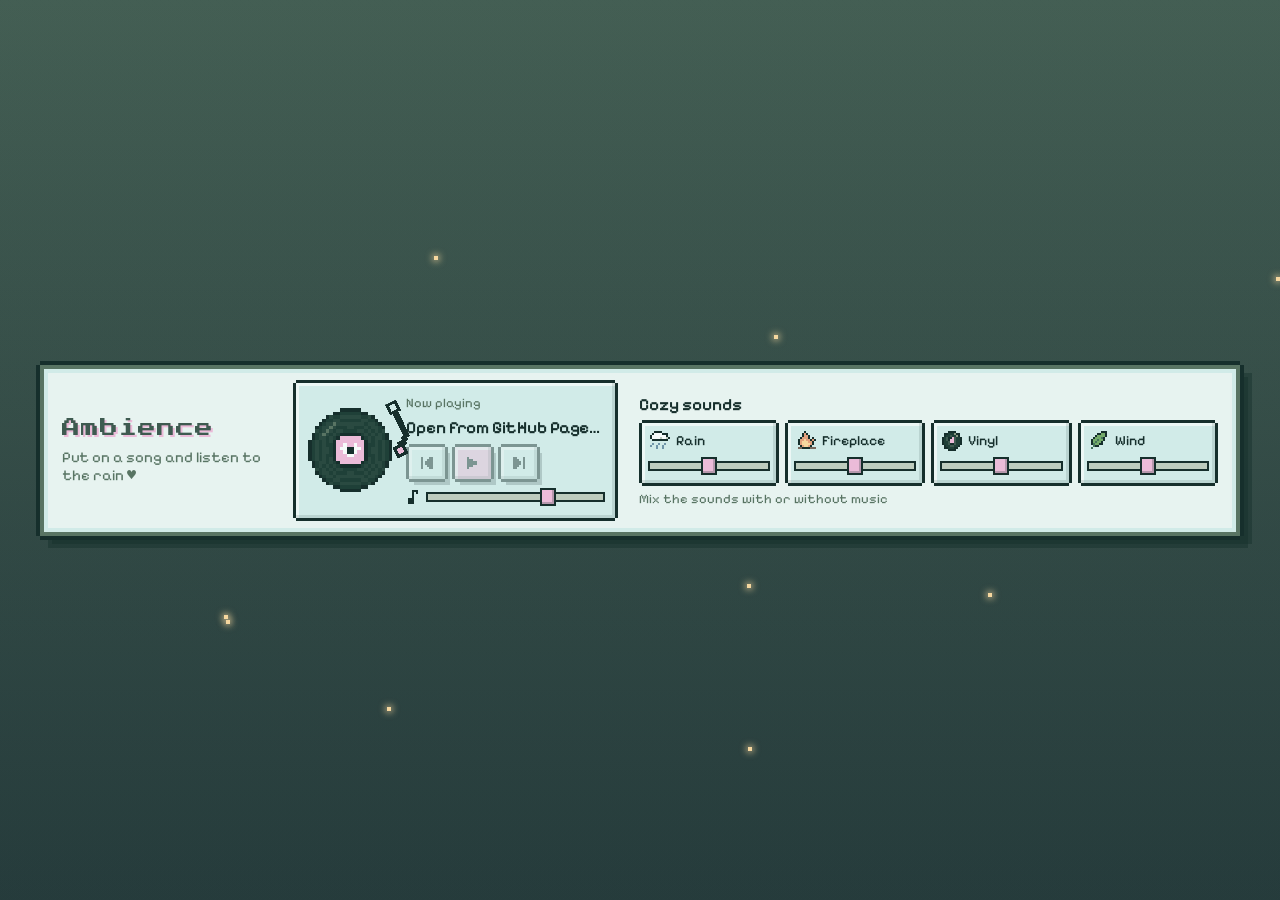
==== ambience-banner.html @ cc2c5f5d "Add files via upload" ====
<!DOCTYPE html>
<html lang="en">
<head>
<meta charset="utf-8">
<meta name="viewport" content="width=device-width, initial-scale=1">
<title>Ambience banner</title>
<link rel="preconnect" href="https://fonts.googleapis.com">
<link rel="preconnect" href="https://fonts.gstatic.com" crossorigin>
<link href="https://fonts.googleapis.com/css2?family=Press+Start+2P&family=Pixelify+Sans:wght@400;500;600&display=swap" rel="stylesheet">
<link rel="stylesheet" href="theme.css">
<style>
  .card { width:100%; max-width:380px; padding:20px 18px 16px; display:flex; flex-direction:column; align-items:center; gap:12px; text-align:center; }
  .intro { display:flex; flex-direction:column; gap:8px; align-items:center; }

  .player { width:100%; display:flex; align-items:center; gap:14px; padding:12px; }
  .deck { position:relative; width:84px; height:84px; flex:none; }
  .record { width:100%; height:100%; animation:spin 2.4s steps(8) infinite; animation-play-state:paused; }
  .playing .record { animation-play-state:running; }
  @keyframes spin { to { transform:rotate(360deg) } }
  .arm { position:absolute; top:-6px; right:-10px; width:36px; height:60px; transform-origin:26px 6px;
         transform:rotate(-26deg); transition:transform .5s steps(4); }
  .playing .arm { transform:rotate(0deg); }
  .now { flex:1; min-width:0; text-align:left; display:flex; flex-direction:column; gap:6px; }
  .label { font-size:13px; color:var(--moss); }
  .track { font-size:17px; font-weight:600; white-space:nowrap; overflow:hidden; text-overflow:ellipsis; }
  .controls { display:flex; gap:4px; align-items:center; }
  .controls .px-btn { width:36px; height:32px; padding:0; display:grid; place-items:center; }
  .controls .px-btn svg { width:12px; height:12px; }
  .vol { display:flex; align-items:center; gap:8px; }
  .vol svg { flex:none; }

  .side { display:flex; flex-direction:column; gap:8px; width:100%; }
  .mixer-title { font-size:17px; font-weight:600; }
  .mixer { display:grid; grid-template-columns:1fr 1fr; gap:12px; width:100%; padding:0 3px; }
  .sound { display:flex; flex-direction:column; gap:6px; padding:8px 10px; text-align:left; }
  .sound.on { background:var(--glow); }
  .sound button { all:unset; cursor:pointer; display:flex; align-items:center; gap:8px; font-family:var(--pixel); font-size:16px; font-weight:500; color:var(--ink); }
  .sound button:focus-visible { outline:3px dashed var(--forest); outline-offset:3px; }
  .sound button svg { flex:none; }
  .sound .state { margin-left:auto; font-size:13px; color:var(--moss); }
  .foot { font-size:13px; color:var(--moss); }

  /* ---- banner layout (ambience-banner.html) ---- */
  body.banner { padding:12px; }
  .banner .card { max-width:1200px; padding:18px 22px; display:grid; grid-template-columns:auto minmax(280px, 1.1fr) 2fr; gap:24px; text-align:left; }
  .banner .intro { align-items:flex-start; max-width:210px; }
  .banner .mixer { grid-template-columns:repeat(4, minmax(0, 1fr)); }
  .banner .sound .state { display:none; }
  .banner .sound { padding:8px; }
  .banner .sound button { font-size:14px; gap:6px; white-space:nowrap; }
  @media (max-width: 980px) {
    .banner .card { grid-template-columns:minmax(260px, 1fr) 1.4fr; }
    .banner .intro { grid-column:1 / -1; flex-direction:row; align-items:baseline; gap:14px; max-width:none; }
    .banner .mixer { grid-template-columns:1fr 1fr; }
    .banner .sound .state { display:inline; }
  }
  @media (max-width: 620px) {
    .banner .card { grid-template-columns:1fr; text-align:center; }
    .banner .intro { flex-direction:column; align-items:center; gap:8px; }
  }
  @media (prefers-reduced-motion: reduce) { .record { animation:none; } .arm { transition:none; } }
</style>
</head>
<body class="banner">
<main class="card px-card">
  <div class="intro">
    <h1 class="px-title">Ambience</h1>
    <p class="px-sub">Put on a song and listen to the rain ♥</p>
  </div>

  <section class="player px-panel" id="player">
    <div class="deck" aria-hidden="true">
      <svg class="record" id="record" viewBox="0 0 24 24"></svg>
      <svg class="arm" viewBox="0 0 12 20">
        <rect x="7" y="0" width="4" height="4" fill="#162f2c"/><rect x="8" y="1" width="2" height="2" fill="#d1ebe8"/>
        <rect x="8" y="4" width="2" height="9" fill="#162f2c"/><rect x="7" y="12" width="2" height="2" fill="#162f2c"/>
        <rect x="5" y="13" width="3" height="2" fill="#162f2c"/><rect x="3" y="14" width="4" height="4" fill="#162f2c"/>
        <rect x="4" y="15" width="2" height="2" fill="#ebbbd8"/>
      </svg>
    </div>
    <div class="now">
      <span class="label">Now playing</span>
      <span class="track" id="track">Loading songs…</span>
      <div class="controls">
        <button class="px-btn" id="prev" aria-label="Previous song"><svg viewBox="0 0 6 6"><rect x="0" y="0" width="1" height="6" fill="currentColor"/><rect x="4" y="0" width="1" height="6" fill="currentColor"/><rect x="3" y="1" width="1" height="4" fill="currentColor"/><rect x="2" y="2" width="1" height="2" fill="currentColor"/><rect x="5" y="0" width="1" height="6" fill="currentColor"/></svg></button>
        <button class="px-btn primary" id="play" aria-label="Play"><svg id="playIcon" viewBox="0 0 6 6"></svg></button>
        <button class="px-btn" id="next" aria-label="Next song"><svg viewBox="0 0 6 6"><rect x="5" y="0" width="1" height="6" fill="currentColor"/><rect x="0" y="0" width="2" height="6" fill="currentColor"/><rect x="2" y="1" width="1" height="4" fill="currentColor"/><rect x="3" y="2" width="1" height="2" fill="currentColor"/></svg></button>
      </div>
      <label class="vol"><svg viewBox="0 0 7 7" width="14" height="14" aria-hidden="true"><rect x="3" y="0" width="1" height="5" fill="#162f2c"/><rect x="4" y="0" width="2" height="1" fill="#162f2c"/><rect x="5" y="1" width="1" height="1" fill="#162f2c"/><rect x="1" y="4" width="3" height="3" fill="#162f2c"/></svg><input class="px-range" type="range" id="musicVol" min="0" max="1" step="0.01" aria-label="Music volume"></label>
    </div>
  </section>

  <div class="side">
    <p class="mixer-title">Cozy sounds</p>
    <div class="mixer" id="mixer"></div>
    <p class="foot">Mix the sounds with or without music</p>
  </div>
</main>
<audio id="audio" preload="none"></audio>

<script>
  /* ---------- Settings ----------
     Put your songs in a "music" folder in the repo. On GitHub Pages the user/repo are detected automatically. */
  const GITHUB_USER = "";
  const GITHUB_REPO = "";
  const BRANCH = "main";
  const FOLDER = "music";
  /* Optional: list songs by hand to skip the GitHub lookup, e.g. ["rainy-cafe.mp3", "sunset.mp3"] */
  const MANUAL_LIST = [];
  /* -------------------------------- */

  const $ = id => document.getElementById(id);
  const AUDIO = /\.(mp3|m4a|ogg|oga|wav|aac|opus|flac)$/i;
  const todayKey = new Date().toLocaleDateString("en-CA");
  const store = {
    get(k) { try { return JSON.parse(localStorage.getItem(k)); } catch (e) { return null; } },
    set(k, v) { try { localStorage.setItem(k, JSON.stringify(v)); } catch (e) {} }
  };
  const saved = store.get("ambience") || {};
  const settings = { music: saved.music ?? .7, sounds: saved.sounds || {}, track: saved.track || 0 };
  const save = () => store.set("ambience", settings);

  /* ---------- Pixel art helpers ---------- */
  function rects(rows, pal) {
    let r = "";
    rows.forEach((row, y) => { for (let x = 0; x < row.length;) {
      const c = row[x]; let e = x + 1; while (e < row.length && row[e] === c) e++;
      if (pal[c]) r += `<rect x="${x}" y="${y}" width="${e - x}" height="1" fill="${pal[c]}"/>`;
      x = e;
    } });
    return r;
  }
  // the record: rings, grooves, a pink label with a heart
  (function drawRecord() {
    const rows = [];
    for (let y = 0; y < 24; y++) { let row = "";
      for (let x = 0; x < 24; x++) {
        const d = Math.hypot(x + .5 - 12, y + .5 - 12);
        row += d > 11.8 ? "." : d > 11 ? "o" : d > 5.2 ? ((Math.floor(d * 1.2) % 2) ? "g" : "d") : d > 4.4 ? "o" : "l";
      } rows.push(row.split(""));
    }
    [[10,10],[13,10],[9,11],[10,11],[11,11],[12,11],[13,11],[14,11],[10,12],[11,12],[12,12],[13,12],[11,13],[12,13]].forEach(([x,y]) => rows[y][x] = "w");
    rows[11][11] = "o"; rows[11][12] = "o"; rows[12][11] = "o"; rows[12][12] = "o";
    [[5,6],[6,5],[7,4],[4,7]].forEach(([x,y]) => rows[y][x] = "h");
    $("record").innerHTML = rects(rows, { o:"#162f2c", d:"#1f4038", g:"#2a4a41", l:"#ebbbd8", w:"#f6fbfa", h:"#587463" });
  })();
  const PLAY = rects(["c.....","ccc...","ccccc.","ccccc.","ccc...","c....."].map(r => r.split("")), { c:"currentColor" });
  const PAUSE = rects(["cc..cc","cc..cc","cc..cc","cc..cc","cc..cc","cc..cc"].map(r => r.split("")), { c:"currentColor" });

  // 10×10 icons for the sounds
  const ICONS = {
    rain: { pal:{ o:"#162f2c", p:"#f6fbfa", s:"#bdccbe", b:"#6f95a8" }, rows:[
      "..oooo....", ".oppppooo.", "opppppppo.", "oppppsppso", ".oooooooo.", "..........", ".b..b..b..", "b..b..b...", "...b..b...", ".........."] },
    fire: { pal:{ o:"#162f2c", r:"#e3a27f", y:"#f5d79f", w:"#786a5e" }, rows:[
      "....o.....", "...oro....", "...orro...", "..orrro.o.", ".orryrroro", ".oryyyrro.", ".oryyyyro.", "..oryyro..", ".wwoooowww", ".........."] },
    vinyl: { pal:{ o:"#162f2c", d:"#1f4038", g:"#3e5a50", l:"#ebbbd8", h:"#869881" }, rows:[
      "...oooo...", ".oodddhoo.", ".oddgddho.", "odgoolgddo", "odgollgddo", "oddgllgddo", "oddgoogddo", ".oddggddo.", ".oodddoo..", "...oooo..."] },
    wind: { pal:{ o:"#162f2c", l:"#73aa69", g:"#45755c" }, rows:[
      "......ooo.", "....oollo.", "...ollllo.", "..olllgo..", ".ollgllo..", ".olgllo...", ".oglloo...", "..goo.....", ".g........", ".........."] },
  };
  const icon = id => `<svg viewBox="0 0 10 10" width="20" height="20" aria-hidden="true">${rects(ICONS[id].rows.map(r => r.split("")), ICONS[id].pal)}</svg>`;

  /* ================= Music ================= */
  const audio = $("audio");
  let songs = [], current = settings.track;

  function repoInfo() {
    if (GITHUB_USER && GITHUB_REPO) return { user: GITHUB_USER, repo: GITHUB_REPO };
    const host = location.hostname.match(/^([^.]+)\.github\.io$/);
    if (!host) return null;
    const first = location.pathname.split("/").filter(Boolean)[0];
    return { user: host[1], repo: first && !first.includes(".") ? first : `${host[1]}.github.io` };
  }
  async function loadSongs() {
    if (MANUAL_LIST.length) return MANUAL_LIST.slice();
    const cached = store.get("musicList");
    if (cached && cached.day === todayKey && cached.files.length) return cached.files;
    const info = repoInfo();
    try {
      if (!info) throw new Error("no repo");
      const res = await fetch(`https://api.github.com/repos/${info.user}/${info.repo}/contents/${FOLDER}?ref=${BRANCH}`);
      if (!res.ok) throw new Error(res.status);
      const files = (await res.json()).filter(f => f.type === "file" && AUDIO.test(f.name)).map(f => f.name)
        .sort((a, b) => a.localeCompare(b, undefined, { numeric: true }));
      store.set("musicList", { day: todayKey, files });
      return files;
    } catch (e) { return cached ? cached.files : []; }
  }
  const pretty = f => decodeURIComponent(f).replace(AUDIO, "").replace(/[-_]+/g, " ").trim();

  function setTrack(i, autoplay) {
    if (!songs.length) return;
    current = (i + songs.length) % songs.length;
    audio.src = `${FOLDER}/${encodeURIComponent(songs[current])}`;
    $("track").textContent = pretty(songs[current]);
    settings.track = current; save();
    if (autoplay) audio.play().catch(() => {});
  }
  function paintPlay() {
    const on = !audio.paused;
    $("player").classList.toggle("playing", on);
    $("playIcon").innerHTML = on ? PAUSE : PLAY;
    $("play").setAttribute("aria-label", on ? "Pause" : "Play");
  }
  $("play").onclick = () => { if (!songs.length) return; audio.paused ? audio.play().catch(() => {}) : audio.pause(); };
  $("prev").onclick = () => setTrack(current - 1, !audio.paused);
  $("next").onclick = () => setTrack(current + 1, !audio.paused);
  audio.onplay = audio.onpause = paintPlay;
  audio.onended = () => setTrack(current + 1, true);
  audio.volume = settings.music;
  $("musicVol").value = settings.music;
  $("musicVol").oninput = e => { audio.volume = settings.music = +e.target.value; save(); };
  paintPlay();

  (async () => {
    songs = await loadSongs();
    if (!songs.length) {
      $("track").textContent = repoInfo() || MANUAL_LIST.length ? "Add songs to your music folder" : "Open from GitHub Pages to load songs";
      ["prev", "play", "next"].forEach(id => $(id).disabled = true);
      return;
    }
    setTrack(current < songs.length ? current : 0, false);
  })();

  /* ================= Cozy sounds (made in the browser, no files needed) ================= */
  let ctx = null, noise = {};
  const SOUNDS = [
    { id:"rain",  label:"Rain" }, { id:"fire", label:"Fireplace" },
    { id:"vinyl", label:"Vinyl" }, { id:"wind", label:"Wind" },
  ];
  const nodes = {};

  function initAudio() {
    if (ctx) return;
    ctx = new (window.AudioContext || window.webkitAudioContext)();
    const len = ctx.sampleRate * 4;
    const white = ctx.createBuffer(1, len, ctx.sampleRate), brown = ctx.createBuffer(1, len, ctx.sampleRate);
    const w = white.getChannelData(0), b = brown.getChannelData(0);
    let last = 0;
    for (let i = 0; i < len; i++) { w[i] = Math.random() * 2 - 1; last = (last + .02 * (Math.random() * 2 - 1)) / 1.02; b[i] = last * 3.5; }
    noise = { white, brown };
  }
  const loop = buf => { const s = ctx.createBufferSource(); s.buffer = buf; s.loop = true; s.start(); return s; };
  const filter = (type, freq, q = .7) => { const f = ctx.createBiquadFilter(); f.type = type; f.frequency.value = freq; f.Q.value = q; return f; };
  const gain = v => { const g = ctx.createGain(); g.gain.value = v; return g; };
  function burst(out, { dur, freq, level, type = "highpass" }) {
    const s = ctx.createBufferSource(); s.buffer = noise.white;
    const f = filter(type, freq, type === "bandpass" ? 1.5 : .7), g = gain(0), t = ctx.currentTime;
    g.gain.setValueAtTime(level, t); g.gain.exponentialRampToValueAtTime(.0001, t + dur);
    s.connect(f).connect(g).connect(out); s.start(t, Math.random() * 3, dur + .02);
  }
  function scheduler(id, out, min, max, make) {
    const tick = () => { if (nodes[id].on) make(out); nodes[id].timer = setTimeout(tick, min + Math.random() * (max - min)); };
    tick();
  }
  function build(id) {
    const out = gain(0); out.connect(ctx.destination);
    nodes[id] = { out, on: false };
    if (id === "rain") {
      loop(noise.white).connect(filter("highpass", 500)).connect(filter("lowpass", 5000)).connect(gain(.28)).connect(out);
      loop(noise.brown).connect(filter("lowpass", 900)).connect(gain(.35)).connect(out);
      scheduler(id, out, 20, 120, o => burst(o, { dur: .03, freq: 2500 + Math.random() * 3000, level: .05 + Math.random() * .08 }));
    }
    if (id === "fire") {
      loop(noise.brown).connect(filter("lowpass", 420)).connect(gain(.55)).connect(out);
      scheduler(id, out, 40, 260, o => burst(o, { dur: .02 + Math.random() * .05, freq: 1200 + Math.random() * 3500, level: .12 + Math.random() * .35 }));
    }
    if (id === "vinyl") {
      loop(noise.white).connect(filter("highpass", 3500)).connect(gain(.018)).connect(out);
      scheduler(id, out, 60, 520, o => burst(o, { dur: .004 + Math.random() * .01, freq: 1800 + Math.random() * 2000, level: .25 + Math.random() * .4, type: "bandpass" }));
    }
    if (id === "wind") {
      const bp = filter("bandpass", 420, .9), g = gain(.6);
      loop(noise.brown).connect(bp).connect(g).connect(out);
      const lfo = ctx.createOscillator(), depth = gain(260); lfo.frequency.value = .07; lfo.connect(depth).connect(bp.frequency); lfo.start();
      const lfo2 = ctx.createOscillator(), depth2 = gain(.35); lfo2.frequency.value = .11; lfo2.connect(depth2).connect(g.gain); lfo2.start();
    }
  }
  function setSound(id, on, vol) {
    initAudio(); if (ctx.state === "suspended") ctx.resume();
    if (!nodes[id]) build(id);
    nodes[id].on = on;
    nodes[id].out.gain.setTargetAtTime(on ? vol : 0, ctx.currentTime, .4);
  }

  $("mixer").innerHTML = SOUNDS.map(s => {
    const st = settings.sounds[s.id] || { vol: .5 };
    return `<div class="sound px-panel" id="s-${s.id}">
      <button data-id="${s.id}" aria-pressed="false">${icon(s.id)}${s.label}<span class="state">off</span></button>
      <input class="px-range" type="range" min="0" max="1" step="0.01" value="${st.vol}" data-id="${s.id}" aria-label="${s.label} volume">
    </div>`;
  }).join("");
  function paintSound(id) {
    const st = settings.sounds[id], box = $("s-" + id);
    box.classList.toggle("on", st.on);
    box.querySelector("button").setAttribute("aria-pressed", st.on);
    box.querySelector(".state").textContent = st.on ? "on" : "off";
  }
  SOUNDS.forEach(s => { settings.sounds[s.id] = { vol: .5, ...(settings.sounds[s.id] || {}), on: false }; paintSound(s.id); });
  $("mixer").querySelectorAll("button").forEach(b => b.onclick = () => {
    const st = settings.sounds[b.dataset.id]; st.on = !st.on;
    setSound(b.dataset.id, st.on, st.vol); paintSound(b.dataset.id); save();
  });
  $("mixer").querySelectorAll("input").forEach(r => r.oninput = () => {
    const st = settings.sounds[r.dataset.id]; st.vol = +r.value;
    if (st.on) setSound(r.dataset.id, true, st.vol);
    save();
  });
</script>
<script src="theme.js"></script>
</body>
</html>
---- theme.css ----
/* Shared pixel-art theme for all widgets. Palette taken from background.gif */
:root {
  --ink:#162f2c; --deep:#1f4038; --forest:#3e5a50; --moss:#587463; --sage:#869881; --mist:#bdccbe;
  --sky:#b4e1dd; --pale:#d1ebe8; --paper:#e7f3f0; --glow:#f5d79f; --pink:#ebbbd8; --mauve:#bb99af;
  --lav:#5b5574; --leaf:#73aa69; --wood:#786a5e;
  --pixel:"Pixelify Sans", "Silkscreen", ui-monospace, monospace;
  --title:"Press Start 2P", "Pixelify Sans", ui-monospace, monospace;
}
* { box-sizing:border-box; margin:0; }
html, body { height:100%; }
body {
  background:
    linear-gradient(rgba(22,47,44,.12), rgba(22,47,44,.22)),
    var(--bg-image, none) center / cover no-repeat,
    linear-gradient(180deg, #4a6559, #2a3f40);
  image-rendering:pixelated;
  font-family:var(--pixel); color:var(--ink);
  -webkit-font-smoothing:none; font-smooth:never;
  display:grid; place-items:center; overflow:hidden; padding:16px; position:relative;
}
img, svg { image-rendering:pixelated; }
svg { shape-rendering:crispEdges; }

/* fireflies, like the ones in the background */
.firefly { position:absolute; width:4px; height:4px; background:var(--glow); pointer-events:none; z-index:0;
           box-shadow:0 0 6px 2px rgba(245,215,159,.55);
           animation:ff-float ease-in-out infinite alternate, ff-blink linear infinite; }
@keyframes ff-float { from { transform:translate(0,0) } to { transform:translate(var(--dx), var(--dy)) } }
@keyframes ff-blink { 0%,55% { opacity:1 } 65%,85% { opacity:.15 } 100% { opacity:1 } }

/* pixel card: notched ink outline, moss frame, stepped drop shadow */
.px-card {
  position:relative; z-index:1; background:var(--paper);
  box-shadow:
    inset 0 0 0 4px var(--moss), inset 0 0 0 8px var(--pale),
    0 -4px 0 0 var(--ink), 0 4px 0 0 var(--ink), -4px 0 0 0 var(--ink), 4px 0 0 0 var(--ink),
    8px 12px 0 0 rgba(22,47,44,.45), 12px 8px 0 0 rgba(22,47,44,.45);
}
/* smaller pixel panel inside a card */
.px-panel {
  background:var(--pale);
  box-shadow:0 -3px 0 0 var(--ink), 0 3px 0 0 var(--ink), -3px 0 0 0 var(--ink), 3px 0 0 0 var(--ink),
             inset -3px -3px 0 0 rgba(22,47,44,.12), inset 3px 3px 0 0 rgba(255,255,255,.6);
}

h1.px-title { font-family:var(--title); font-weight:400; font-size:18px; line-height:1.35; color:var(--forest);
              letter-spacing:1px; text-shadow:2px 2px 0 var(--pink); }
.px-sub { font-size:15px; color:var(--moss); }

/* pixel buttons */
.px-btn {
  font-family:var(--pixel); font-size:15px; font-weight:500; line-height:1; color:var(--ink);
  background:var(--pale); border:0; padding:7px 12px; cursor:pointer; margin:3px;
  box-shadow:
    0 -3px 0 0 var(--ink), 0 3px 0 0 var(--ink), -3px 0 0 0 var(--ink), 3px 0 0 0 var(--ink),
    inset -3px -3px 0 0 rgba(22,47,44,.18), inset 3px 3px 0 0 rgba(255,255,255,.65),
    5px 6px 0 0 rgba(22,47,44,.4);
}
.px-btn:hover { background:var(--glow); }
.px-btn:active, .px-btn[aria-pressed="true"] {
  transform:translate(3px,3px);
  box-shadow:0 -3px 0 0 var(--ink), 0 3px 0 0 var(--ink), -3px 0 0 0 var(--ink), 3px 0 0 0 var(--ink),
             inset 3px 3px 0 0 rgba(22,47,44,.18);
}
.px-btn[aria-pressed="true"] { background:var(--glow); }
.px-btn.primary { background:var(--pink); }
.px-btn.primary:hover { background:var(--glow); }
.px-btn:disabled { opacity:.45; cursor:default; transform:none; }
.px-btn[hidden] { display:none; }
.px-btn:focus-visible, .px-range:focus-visible { outline:3px dashed var(--glow); outline-offset:5px; }

/* pixel sliders */
.px-range { -webkit-appearance:none; appearance:none; width:100%; height:18px; background:transparent; cursor:pointer; }
.px-range::-webkit-slider-runnable-track { height:6px; background:var(--mist); box-shadow:0 0 0 2px var(--ink); }
.px-range::-webkit-slider-thumb { -webkit-appearance:none; width:12px; height:14px; margin-top:-4px; background:var(--pink);
  box-shadow:0 0 0 2px var(--ink), inset -2px -2px 0 rgba(22,47,44,.25); }
.px-range::-moz-range-track { height:6px; background:var(--mist); box-shadow:0 0 0 2px var(--ink); }
.px-range::-moz-range-thumb { width:12px; height:14px; border:0; border-radius:0; background:var(--pink);
  box-shadow:0 0 0 2px var(--ink), inset -2px -2px 0 rgba(22,47,44,.25); }

/* square progress dots */
.px-dots { display:flex; flex-wrap:wrap; justify-content:center; gap:8px; }
.px-dots span { width:8px; height:8px; background:var(--mist); box-shadow:0 0 0 2px var(--ink); }
.px-dots span.on { background:var(--pink); }
.px-dots span.mark:not(.on) { background:var(--glow); }

@media (prefers-reduced-motion: reduce) { .firefly { animation:none; } }
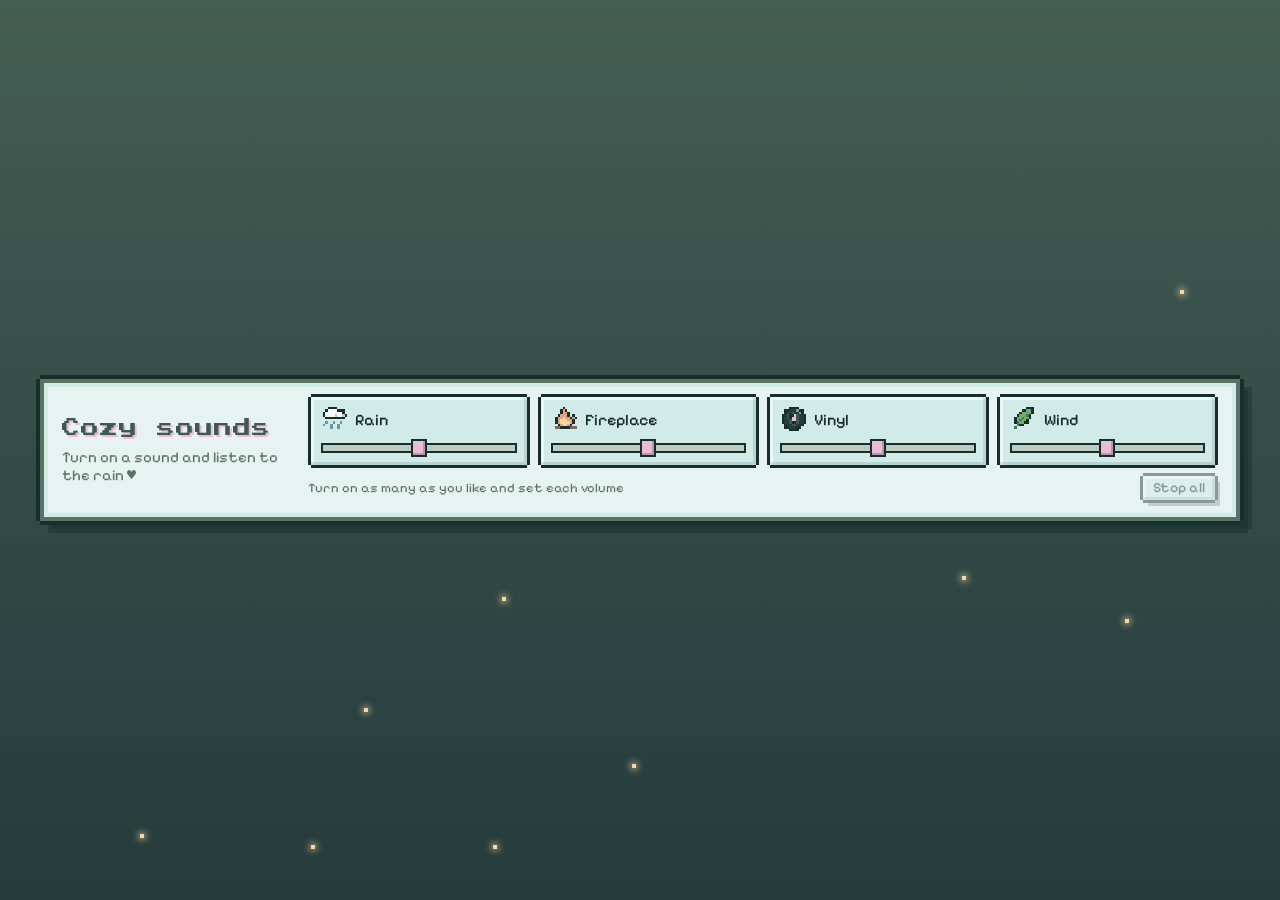
==== commit 6e0e9fc8: "Add files via upload" ====
--- a/ambience-banner.html
+++ b/ambience-banner.html
@@ -3,7 +3,7 @@
 <head>
 <meta charset="utf-8">
 <meta name="viewport" content="width=device-width, initial-scale=1">
-<title>Ambience banner</title>
+<title>Cozy sounds</title>
 <link rel="preconnect" href="https://fonts.googleapis.com">
 <link rel="preconnect" href="https://fonts.gstatic.com" crossorigin>
 <link href="https://fonts.googleapis.com/css2?family=Press+Start+2P&family=Pixelify+Sans:wght@400;500;600&display=swap" rel="stylesheet">
@@ -12,112 +12,59 @@
   .card { width:100%; max-width:380px; padding:20px 18px 16px; display:flex; flex-direction:column; align-items:center; gap:12px; text-align:center; }
   .intro { display:flex; flex-direction:column; gap:8px; align-items:center; }
 
-  .player { width:100%; display:flex; align-items:center; gap:14px; padding:12px; }
-  .deck { position:relative; width:84px; height:84px; flex:none; }
-  .record { width:100%; height:100%; animation:spin 2.4s steps(8) infinite; animation-play-state:paused; }
-  .playing .record { animation-play-state:running; }
-  @keyframes spin { to { transform:rotate(360deg) } }
-  .arm { position:absolute; top:-6px; right:-10px; width:36px; height:60px; transform-origin:26px 6px;
-         transform:rotate(-26deg); transition:transform .5s steps(4); }
-  .playing .arm { transform:rotate(0deg); }
-  .now { flex:1; min-width:0; text-align:left; display:flex; flex-direction:column; gap:6px; }
-  .label { font-size:13px; color:var(--moss); }
-  .track { font-size:17px; font-weight:600; white-space:nowrap; overflow:hidden; text-overflow:ellipsis; }
-  .controls { display:flex; gap:4px; align-items:center; }
-  .controls .px-btn { width:36px; height:32px; padding:0; display:grid; place-items:center; }
-  .controls .px-btn svg { width:12px; height:12px; }
-  .vol { display:flex; align-items:center; gap:8px; }
-  .vol svg { flex:none; }
 
   .side { display:flex; flex-direction:column; gap:8px; width:100%; }
-  .mixer-title { font-size:17px; font-weight:600; }
   .mixer { display:grid; grid-template-columns:1fr 1fr; gap:12px; width:100%; padding:0 3px; }
   .sound { display:flex; flex-direction:column; gap:6px; padding:8px 10px; text-align:left; }
   .sound.on { background:var(--glow); }
   .sound button { all:unset; cursor:pointer; display:flex; align-items:center; gap:8px; font-family:var(--pixel); font-size:16px; font-weight:500; color:var(--ink); }
   .sound button:focus-visible { outline:3px dashed var(--forest); outline-offset:3px; }
   .sound button svg { flex:none; }
-  .sound .state { margin-left:auto; font-size:13px; color:var(--moss); }
+  .sound .state { display:none; } /* the yellow tile shows which sounds are on */
   .foot { font-size:13px; color:var(--moss); }
 
-  /* ---- banner layout (ambience-banner.html) ---- */
-  body.banner { padding:12px; }
-  .banner .card { max-width:1200px; padding:18px 22px; display:grid; grid-template-columns:auto minmax(280px, 1.1fr) 2fr; gap:24px; text-align:left; }
-  .banner .intro { align-items:flex-start; max-width:210px; }
-  .banner .mixer { grid-template-columns:repeat(4, minmax(0, 1fr)); }
-  .banner .sound .state { display:none; }
-  .banner .sound { padding:8px; }
-  .banner .sound button { font-size:14px; gap:6px; white-space:nowrap; }
-  @media (max-width: 980px) {
-    .banner .card { grid-template-columns:minmax(260px, 1fr) 1.4fr; }
-    .banner .intro { grid-column:1 / -1; flex-direction:row; align-items:baseline; gap:14px; max-width:none; }
-    .banner .mixer { grid-template-columns:1fr 1fr; }
-    .banner .sound .state { display:inline; }
+  /* ---- banner layout: title on the left, four sounds across ---- */
+  body { padding:12px; }
+  .card { max-width:1200px; padding:18px 22px; display:grid; grid-template-columns:auto 1fr; gap:26px; align-items:center; text-align:left; }
+  .intro { align-items:flex-start; max-width:220px; }
+  .mixer { grid-template-columns:repeat(4, minmax(0, 1fr)); gap:14px; }
+  .sound { padding:10px 12px 8px; gap:8px; }
+  .sound button svg { width:24px; height:24px; }
+  .row-foot { display:flex; align-items:center; justify-content:space-between; gap:12px; }
+  .row-foot .px-btn { font-size:14px; padding:5px 10px; }
+  @media (max-width: 860px) {
+    .card { grid-template-columns:1fr; gap:14px; }
+    .intro { flex-direction:row; align-items:baseline; gap:14px; max-width:none; }
   }
-  @media (max-width: 620px) {
-    .banner .card { grid-template-columns:1fr; text-align:center; }
-    .banner .intro { flex-direction:column; align-items:center; gap:8px; }
+  @media (max-width: 560px) {
+    .intro { flex-direction:column; align-items:center; text-align:center; gap:8px; }
+    .mixer { grid-template-columns:1fr 1fr; }
+    .row-foot { flex-direction:column; }
   }
-  @media (prefers-reduced-motion: reduce) { .record { animation:none; } .arm { transition:none; } }
 </style>
 </head>
-<body class="banner">
+<body>
 <main class="card px-card">
   <div class="intro">
-    <h1 class="px-title">Ambience</h1>
-    <p class="px-sub">Put on a song and listen to the rain ♥</p>
+    <h1 class="px-title">Cozy sounds</h1>
+    <p class="px-sub">Turn on a sound and listen to the rain ♥</p>
   </div>
 
-  <section class="player px-panel" id="player">
-    <div class="deck" aria-hidden="true">
-      <svg class="record" id="record" viewBox="0 0 24 24"></svg>
-      <svg class="arm" viewBox="0 0 12 20">
-        <rect x="7" y="0" width="4" height="4" fill="#162f2c"/><rect x="8" y="1" width="2" height="2" fill="#d1ebe8"/>
-        <rect x="8" y="4" width="2" height="9" fill="#162f2c"/><rect x="7" y="12" width="2" height="2" fill="#162f2c"/>
-        <rect x="5" y="13" width="3" height="2" fill="#162f2c"/><rect x="3" y="14" width="4" height="4" fill="#162f2c"/>
-        <rect x="4" y="15" width="2" height="2" fill="#ebbbd8"/>
-      </svg>
-    </div>
-    <div class="now">
-      <span class="label">Now playing</span>
-      <span class="track" id="track">Loading songs…</span>
-      <div class="controls">
-        <button class="px-btn" id="prev" aria-label="Previous song"><svg viewBox="0 0 6 6"><rect x="0" y="0" width="1" height="6" fill="currentColor"/><rect x="4" y="0" width="1" height="6" fill="currentColor"/><rect x="3" y="1" width="1" height="4" fill="currentColor"/><rect x="2" y="2" width="1" height="2" fill="currentColor"/><rect x="5" y="0" width="1" height="6" fill="currentColor"/></svg></button>
-        <button class="px-btn primary" id="play" aria-label="Play"><svg id="playIcon" viewBox="0 0 6 6"></svg></button>
-        <button class="px-btn" id="next" aria-label="Next song"><svg viewBox="0 0 6 6"><rect x="5" y="0" width="1" height="6" fill="currentColor"/><rect x="0" y="0" width="2" height="6" fill="currentColor"/><rect x="2" y="1" width="1" height="4" fill="currentColor"/><rect x="3" y="2" width="1" height="2" fill="currentColor"/></svg></button>
-      </div>
-      <label class="vol"><svg viewBox="0 0 7 7" width="14" height="14" aria-hidden="true"><rect x="3" y="0" width="1" height="5" fill="#162f2c"/><rect x="4" y="0" width="2" height="1" fill="#162f2c"/><rect x="5" y="1" width="1" height="1" fill="#162f2c"/><rect x="1" y="4" width="3" height="3" fill="#162f2c"/></svg><input class="px-range" type="range" id="musicVol" min="0" max="1" step="0.01" aria-label="Music volume"></label>
-    </div>
-  </section>
-
   <div class="side">
-    <p class="mixer-title">Cozy sounds</p>
     <div class="mixer" id="mixer"></div>
-    <p class="foot">Mix the sounds with or without music</p>
+    <div class="row-foot"><p class="foot">Turn on as many as you like and set each volume</p>
+      <button class="px-btn" id="stopAll" disabled>Stop all</button></div>
   </div>
 </main>
-<audio id="audio" preload="none"></audio>
 
 <script>
-  /* ---------- Settings ----------
-     Put your songs in a "music" folder in the repo. On GitHub Pages the user/repo are detected automatically. */
-  const GITHUB_USER = "";
-  const GITHUB_REPO = "";
-  const BRANCH = "main";
-  const FOLDER = "music";
-  /* Optional: list songs by hand to skip the GitHub lookup, e.g. ["rainy-cafe.mp3", "sunset.mp3"] */
-  const MANUAL_LIST = [];
-  /* -------------------------------- */
-
   const $ = id => document.getElementById(id);
-  const AUDIO = /\.(mp3|m4a|ogg|oga|wav|aac|opus|flac)$/i;
-  const todayKey = new Date().toLocaleDateString("en-CA");
   const store = {
     get(k) { try { return JSON.parse(localStorage.getItem(k)); } catch (e) { return null; } },
     set(k, v) { try { localStorage.setItem(k, JSON.stringify(v)); } catch (e) {} }
   };
   const saved = store.get("ambience") || {};
-  const settings = { music: saved.music ?? .7, sounds: saved.sounds || {}, track: saved.track || 0 };
+  const settings = { ...saved, sounds: saved.sounds || {} };
   const save = () => store.set("ambience", settings);
 
   /* ---------- Pixel art helpers ---------- */
@@ -130,23 +77,6 @@
     } });
     return r;
   }
-  // the record: rings, grooves, a pink label with a heart
-  (function drawRecord() {
-    const rows = [];
-    for (let y = 0; y < 24; y++) { let row = "";
-      for (let x = 0; x < 24; x++) {
-        const d = Math.hypot(x + .5 - 12, y + .5 - 12);
-        row += d > 11.8 ? "." : d > 11 ? "o" : d > 5.2 ? ((Math.floor(d * 1.2) % 2) ? "g" : "d") : d > 4.4 ? "o" : "l";
-      } rows.push(row.split(""));
-    }
-    [[10,10],[13,10],[9,11],[10,11],[11,11],[12,11],[13,11],[14,11],[10,12],[11,12],[12,12],[13,12],[11,13],[12,13]].forEach(([x,y]) => rows[y][x] = "w");
-    rows[11][11] = "o"; rows[11][12] = "o"; rows[12][11] = "o"; rows[12][12] = "o";
-    [[5,6],[6,5],[7,4],[4,7]].forEach(([x,y]) => rows[y][x] = "h");
-    $("record").innerHTML = rects(rows, { o:"#162f2c", d:"#1f4038", g:"#2a4a41", l:"#ebbbd8", w:"#f6fbfa", h:"#587463" });
-  })();
-  const PLAY = rects(["c.....","ccc...","ccccc.","ccccc.","ccc...","c....."].map(r => r.split("")), { c:"currentColor" });
-  const PAUSE = rects(["cc..cc","cc..cc","cc..cc","cc..cc","cc..cc","cc..cc"].map(r => r.split("")), { c:"currentColor" });
-
   // 10×10 icons for the sounds
   const ICONS = {
     rain: { pal:{ o:"#162f2c", p:"#f6fbfa", s:"#bdccbe", b:"#6f95a8" }, rows:[
@@ -159,68 +89,6 @@
       "......ooo.", "....oollo.", "...ollllo.", "..olllgo..", ".ollgllo..", ".olgllo...", ".oglloo...", "..goo.....", ".g........", ".........."] },
   };
   const icon = id => `<svg viewBox="0 0 10 10" width="20" height="20" aria-hidden="true">${rects(ICONS[id].rows.map(r => r.split("")), ICONS[id].pal)}</svg>`;
-
-  /* ================= Music ================= */
-  const audio = $("audio");
-  let songs = [], current = settings.track;
-
-  function repoInfo() {
-    if (GITHUB_USER && GITHUB_REPO) return { user: GITHUB_USER, repo: GITHUB_REPO };
-    const host = location.hostname.match(/^([^.]+)\.github\.io$/);
-    if (!host) return null;
-    const first = location.pathname.split("/").filter(Boolean)[0];
-    return { user: host[1], repo: first && !first.includes(".") ? first : `${host[1]}.github.io` };
-  }
-  async function loadSongs() {
-    if (MANUAL_LIST.length) return MANUAL_LIST.slice();
-    const cached = store.get("musicList");
-    if (cached && cached.day === todayKey && cached.files.length) return cached.files;
-    const info = repoInfo();
-    try {
-      if (!info) throw new Error("no repo");
-      const res = await fetch(`https://api.github.com/repos/${info.user}/${info.repo}/contents/${FOLDER}?ref=${BRANCH}`);
-      if (!res.ok) throw new Error(res.status);
-      const files = (await res.json()).filter(f => f.type === "file" && AUDIO.test(f.name)).map(f => f.name)
-        .sort((a, b) => a.localeCompare(b, undefined, { numeric: true }));
-      store.set("musicList", { day: todayKey, files });
-      return files;
-    } catch (e) { return cached ? cached.files : []; }
-  }
-  const pretty = f => decodeURIComponent(f).replace(AUDIO, "").replace(/[-_]+/g, " ").trim();
-
-  function setTrack(i, autoplay) {
-    if (!songs.length) return;
-    current = (i + songs.length) % songs.length;
-    audio.src = `${FOLDER}/${encodeURIComponent(songs[current])}`;
-    $("track").textContent = pretty(songs[current]);
-    settings.track = current; save();
-    if (autoplay) audio.play().catch(() => {});
-  }
-  function paintPlay() {
-    const on = !audio.paused;
-    $("player").classList.toggle("playing", on);
-    $("playIcon").innerHTML = on ? PAUSE : PLAY;
-    $("play").setAttribute("aria-label", on ? "Pause" : "Play");
-  }
-  $("play").onclick = () => { if (!songs.length) return; audio.paused ? audio.play().catch(() => {}) : audio.pause(); };
-  $("prev").onclick = () => setTrack(current - 1, !audio.paused);
-  $("next").onclick = () => setTrack(current + 1, !audio.paused);
-  audio.onplay = audio.onpause = paintPlay;
-  audio.onended = () => setTrack(current + 1, true);
-  audio.volume = settings.music;
-  $("musicVol").value = settings.music;
-  $("musicVol").oninput = e => { audio.volume = settings.music = +e.target.value; save(); };
-  paintPlay();
-
-  (async () => {
-    songs = await loadSongs();
-    if (!songs.length) {
-      $("track").textContent = repoInfo() || MANUAL_LIST.length ? "Add songs to your music folder" : "Open from GitHub Pages to load songs";
-      ["prev", "play", "next"].forEach(id => $(id).disabled = true);
-      return;
-    }
-    setTrack(current < songs.length ? current : 0, false);
-  })();
 
   /* ================= Cozy sounds (made in the browser, no files needed) ================= */
   let ctx = null, noise = {};
@@ -301,6 +169,12 @@
     const st = settings.sounds[b.dataset.id]; st.on = !st.on;
     setSound(b.dataset.id, st.on, st.vol); paintSound(b.dataset.id); save();
   });
+  function paintStop() { $("stopAll").disabled = !SOUNDS.some(s => settings.sounds[s.id].on); }
+  $("stopAll").onclick = () => {
+    SOUNDS.forEach(s => { const st = settings.sounds[s.id]; if (st.on) { st.on = false; setSound(s.id, false, st.vol); paintSound(s.id); } });
+    paintStop(); save();
+  };
+  $("mixer").addEventListener("click", paintStop);
   $("mixer").querySelectorAll("input").forEach(r => r.oninput = () => {
     const st = settings.sounds[r.dataset.id]; st.vol = +r.value;
     if (st.on) setSound(r.dataset.id, true, st.vol);
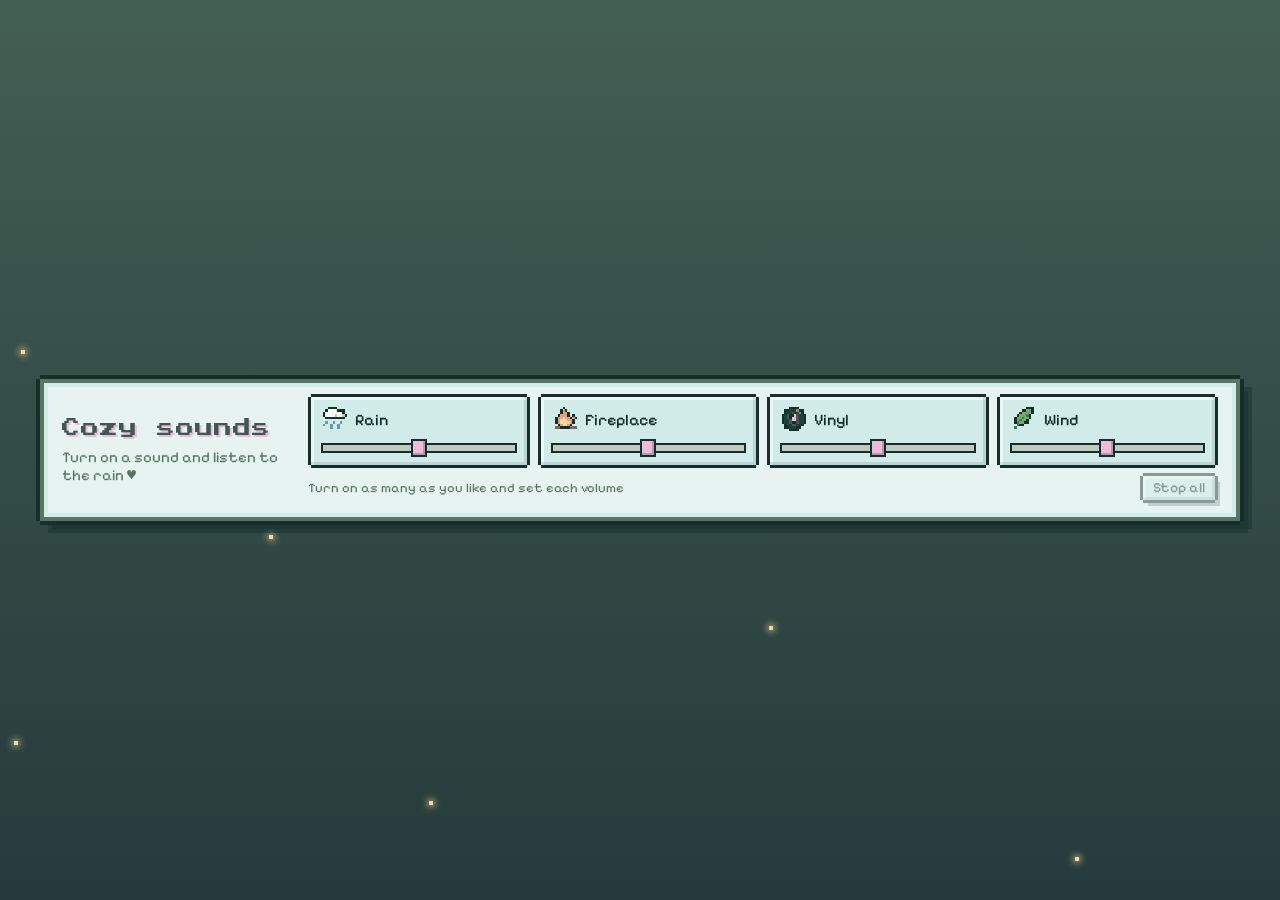
==== commit 1d3fa119: "Add files via upload" ====
--- a/ambience-banner.html
+++ b/ambience-banner.html
@@ -22,6 +22,8 @@
   .sound button svg { flex:none; }
   .sound .state { display:none; } /* the yellow tile shows which sounds are on */
   .foot { font-size:13px; color:var(--moss); }
+  .foot.blocked { color:var(--ink); background:var(--pink); padding:3px 6px; box-shadow:0 0 0 2px var(--ink); }
+  .foot.blocked[hidden] { display:none; }
 
   /* ---- banner layout: title on the left, four sounds across ---- */
   body { padding:12px; }
@@ -53,6 +55,7 @@
   <div class="side">
     <div class="mixer" id="mixer"></div>
     <div class="row-foot"><p class="foot">Turn on as many as you like and set each volume</p>
+      <p class="foot blocked" id="blocked" hidden>Sound is blocked in this view. Open the widget in its own tab (••• → View original).</p>
       <button class="px-btn" id="stopAll" disabled>Stop all</button></div>
   </div>
 </main>
@@ -91,7 +94,7 @@
   const icon = id => `<svg viewBox="0 0 10 10" width="20" height="20" aria-hidden="true">${rects(ICONS[id].rows.map(r => r.split("")), ICONS[id].pal)}</svg>`;
 
   /* ================= Cozy sounds (made in the browser, no files needed) ================= */
-  let ctx = null, noise = {};
+  let ctx = null, noise = {}, master = null, outEl = null;
   const SOUNDS = [
     { id:"rain",  label:"Rain" }, { id:"fire", label:"Fireplace" },
     { id:"vinyl", label:"Vinyl" }, { id:"wind", label:"Wind" },
@@ -101,6 +104,15 @@
   function initAudio() {
     if (ctx) return;
     ctx = new (window.AudioContext || window.webkitAudioContext)();
+    // Send everything through an <audio> element so it plays as regular media:
+    // iPhones don't mute it on silent mode, and embedded pages allow it more often.
+    master = ctx.createGain();
+    try {
+      const dest = ctx.createMediaStreamDestination();
+      master.connect(dest);
+      outEl = new Audio(); outEl.srcObject = dest.stream;
+      outEl.play().catch(() => { master.disconnect(); master.connect(ctx.destination); });
+    } catch (e) { master.connect(ctx.destination); }
     const len = ctx.sampleRate * 4;
     const white = ctx.createBuffer(1, len, ctx.sampleRate), brown = ctx.createBuffer(1, len, ctx.sampleRate);
     const w = white.getChannelData(0), b = brown.getChannelData(0);
@@ -122,7 +134,7 @@
     tick();
   }
   function build(id) {
-    const out = gain(0); out.connect(ctx.destination);
+    const out = gain(0); out.connect(master);
     nodes[id] = { out, on: false };
     if (id === "rain") {
       loop(noise.white).connect(filter("highpass", 500)).connect(filter("lowpass", 5000)).connect(gain(.28)).connect(out);
@@ -145,7 +157,14 @@
     }
   }
   function setSound(id, on, vol) {
-    initAudio(); if (ctx.state === "suspended") ctx.resume();
+    initAudio();
+    if (ctx.state !== "running") ctx.resume().catch(() => {});
+    if (outEl && outEl.paused) outEl.play().catch(() => {});
+    // if the browser still refuses, say how to fix it
+    setTimeout(() => {
+      const blocked = on && ctx.state !== "running";
+      $("blocked").hidden = !blocked;
+    }, 600);
     if (!nodes[id]) build(id);
     nodes[id].on = on;
     nodes[id].out.gain.setTargetAtTime(on ? vol : 0, ctx.currentTime, .4);
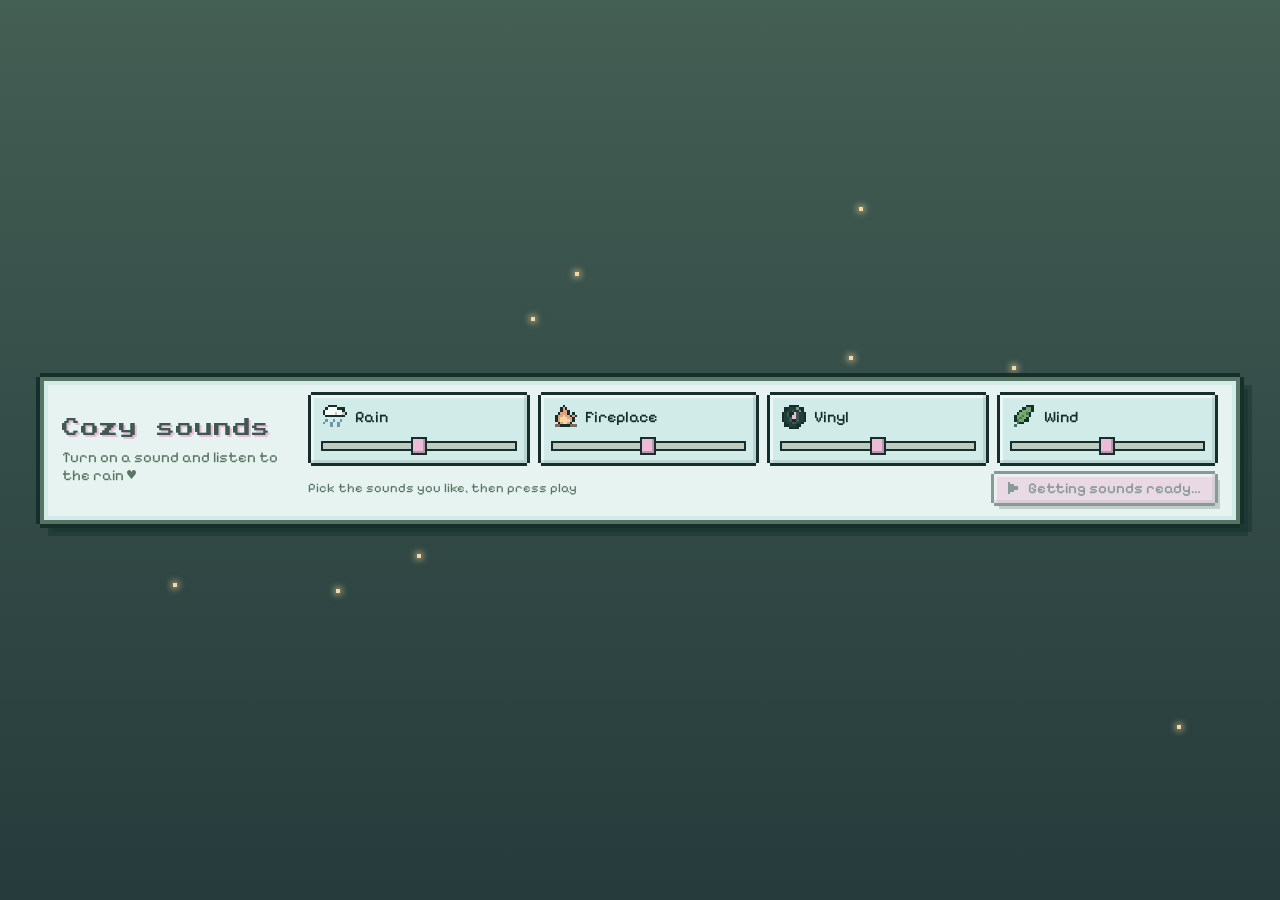
==== commit 576e1354: "Add files via upload" ====
--- a/ambience-banner.html
+++ b/ambience-banner.html
@@ -33,7 +33,7 @@
   .sound { padding:10px 12px 8px; gap:8px; }
   .sound button svg { width:24px; height:24px; }
   .row-foot { display:flex; align-items:center; justify-content:space-between; gap:12px; }
-  .row-foot .px-btn { font-size:14px; padding:5px 10px; }
+  .row-foot .play { display:inline-flex; align-items:center; gap:8px; font-size:15px; padding:7px 14px; }
   @media (max-width: 860px) {
     .card { grid-template-columns:1fr; gap:14px; }
     .intro { flex-direction:row; align-items:baseline; gap:14px; max-width:none; }
@@ -54,9 +54,11 @@
 
   <div class="side">
     <div class="mixer" id="mixer"></div>
-    <div class="row-foot"><p class="foot">Turn on as many as you like and set each volume</p>
-      <p class="foot blocked" id="blocked" hidden>Sound is blocked in this view. Open the widget in its own tab (••• → View original).</p>
-      <button class="px-btn" id="stopAll" disabled>Stop all</button></div>
+    <div class="row-foot">
+      <p class="foot" id="hint">Pick the sounds you like, then press play</p>
+      <button class="px-btn primary play" id="play" disabled><svg id="playIcon" viewBox="0 0 6 6" width="12" height="12" aria-hidden="true"></svg><span id="playText">Getting sounds ready…</span></button>
+    </div>
+    <p class="foot blocked" id="blocked" hidden>Sound was blocked in this view. Open the widget in its own tab (••• → View original).</p>
   </div>
 </main>
 
@@ -93,112 +95,142 @@
   };
   const icon = id => `<svg viewBox="0 0 10 10" width="20" height="20" aria-hidden="true">${rects(ICONS[id].rows.map(r => r.split("")), ICONS[id].pal)}</svg>`;
 
-  /* ================= Cozy sounds (made in the browser, no files needed) ================= */
-  let ctx = null, noise = {}, master = null, outEl = null;
+  /* ================= Cozy sounds =================
+     Each sound is generated once (32-second seamless loop) and then played as a normal looping
+     audio file. Plain <audio> works in more places than live Web Audio, including Notion embeds. */
   const SOUNDS = [
     { id:"rain",  label:"Rain" }, { id:"fire", label:"Fireplace" },
     { id:"vinyl", label:"Vinyl" }, { id:"wind", label:"Wind" },
   ];
-  const nodes = {};
-
-  function initAudio() {
-    if (ctx) return;
-    ctx = new (window.AudioContext || window.webkitAudioContext)();
-    // Send everything through an <audio> element so it plays as regular media:
-    // iPhones don't mute it on silent mode, and embedded pages allow it more often.
-    master = ctx.createGain();
-    try {
-      const dest = ctx.createMediaStreamDestination();
-      master.connect(dest);
-      outEl = new Audio(); outEl.srcObject = dest.stream;
-      outEl.play().catch(() => { master.disconnect(); master.connect(ctx.destination); });
-    } catch (e) { master.connect(ctx.destination); }
-    const len = ctx.sampleRate * 4;
-    const white = ctx.createBuffer(1, len, ctx.sampleRate), brown = ctx.createBuffer(1, len, ctx.sampleRate);
+  const LEN = 32, RATE = 32000;
+  const players = {};
+  let playing = false;
+
+  function renderSound(id) {
+    const off = new OfflineAudioContext(1, LEN * RATE, RATE);
+    const n = RATE * 4, white = off.createBuffer(1, n, RATE), brown = off.createBuffer(1, n, RATE);
     const w = white.getChannelData(0), b = brown.getChannelData(0);
     let last = 0;
-    for (let i = 0; i < len; i++) { w[i] = Math.random() * 2 - 1; last = (last + .02 * (Math.random() * 2 - 1)) / 1.02; b[i] = last * 3.5; }
-    noise = { white, brown };
-  }
-  const loop = buf => { const s = ctx.createBufferSource(); s.buffer = buf; s.loop = true; s.start(); return s; };
-  const filter = (type, freq, q = .7) => { const f = ctx.createBiquadFilter(); f.type = type; f.frequency.value = freq; f.Q.value = q; return f; };
-  const gain = v => { const g = ctx.createGain(); g.gain.value = v; return g; };
-  function burst(out, { dur, freq, level, type = "highpass" }) {
-    const s = ctx.createBufferSource(); s.buffer = noise.white;
-    const f = filter(type, freq, type === "bandpass" ? 1.5 : .7), g = gain(0), t = ctx.currentTime;
-    g.gain.setValueAtTime(level, t); g.gain.exponentialRampToValueAtTime(.0001, t + dur);
-    s.connect(f).connect(g).connect(out); s.start(t, Math.random() * 3, dur + .02);
-  }
-  function scheduler(id, out, min, max, make) {
-    const tick = () => { if (nodes[id].on) make(out); nodes[id].timer = setTimeout(tick, min + Math.random() * (max - min)); };
-    tick();
-  }
-  function build(id) {
-    const out = gain(0); out.connect(master);
-    nodes[id] = { out, on: false };
+    for (let i = 0; i < n; i++) { w[i] = Math.random() * 2 - 1; last = (last + .02 * (Math.random() * 2 - 1)) / 1.02; b[i] = last * 3.5; }
+    const loop = buf => { const s = off.createBufferSource(); s.buffer = buf; s.loop = true; s.start(0); return s; };
+    const filter = (type, f, q = .7) => { const x = off.createBiquadFilter(); x.type = type; x.frequency.value = f; x.Q.value = q; return x; };
+    const gain = v => { const g = off.createGain(); g.gain.value = v; return g; };
+    const out = gain(1); out.connect(off.destination);
+    const bursts = (min, max, make) => { for (let t = .05; t < LEN - .3; t += (min + Math.random() * (max - min)) / 1000) make(t); };
+    const burst = (t, { dur, freq, level, type = "highpass" }) => {
+      const s = off.createBufferSource(); s.buffer = white;
+      const f = filter(type, freq, type === "bandpass" ? 1.5 : .7), g = gain(0);
+      g.gain.setValueAtTime(level, t); g.gain.exponentialRampToValueAtTime(.0001, t + dur);
+      s.connect(f).connect(g).connect(out); s.start(t, Math.random() * 3, dur + .02);
+    };
     if (id === "rain") {
-      loop(noise.white).connect(filter("highpass", 500)).connect(filter("lowpass", 5000)).connect(gain(.28)).connect(out);
-      loop(noise.brown).connect(filter("lowpass", 900)).connect(gain(.35)).connect(out);
-      scheduler(id, out, 20, 120, o => burst(o, { dur: .03, freq: 2500 + Math.random() * 3000, level: .05 + Math.random() * .08 }));
+      loop(white).connect(filter("highpass", 500)).connect(filter("lowpass", 5000)).connect(gain(.28)).connect(out);
+      loop(brown).connect(filter("lowpass", 900)).connect(gain(.35)).connect(out);
+      bursts(20, 120, t => burst(t, { dur: .03, freq: 2500 + Math.random() * 3000, level: .05 + Math.random() * .08 }));
     }
     if (id === "fire") {
-      loop(noise.brown).connect(filter("lowpass", 420)).connect(gain(.55)).connect(out);
-      scheduler(id, out, 40, 260, o => burst(o, { dur: .02 + Math.random() * .05, freq: 1200 + Math.random() * 3500, level: .12 + Math.random() * .35 }));
+      loop(brown).connect(filter("lowpass", 420)).connect(gain(.55)).connect(out);
+      bursts(40, 260, t => burst(t, { dur: .02 + Math.random() * .05, freq: 1200 + Math.random() * 3500, level: .12 + Math.random() * .35 }));
     }
     if (id === "vinyl") {
-      loop(noise.white).connect(filter("highpass", 3500)).connect(gain(.018)).connect(out);
-      scheduler(id, out, 60, 520, o => burst(o, { dur: .004 + Math.random() * .01, freq: 1800 + Math.random() * 2000, level: .25 + Math.random() * .4, type: "bandpass" }));
+      loop(white).connect(filter("highpass", 3000)).connect(gain(.05)).connect(out);
+      loop(brown).connect(filter("lowpass", 180)).connect(gain(.12)).connect(out);   // soft rumble of the turntable
+      bursts(40, 400, t => burst(t, { dur: .004 + Math.random() * .012, freq: 1500 + Math.random() * 2500, level: .6 + Math.random() * .6, type: "bandpass" }));
     }
     if (id === "wind") {
       const bp = filter("bandpass", 420, .9), g = gain(.6);
-      loop(noise.brown).connect(bp).connect(g).connect(out);
-      const lfo = ctx.createOscillator(), depth = gain(260); lfo.frequency.value = .07; lfo.connect(depth).connect(bp.frequency); lfo.start();
-      const lfo2 = ctx.createOscillator(), depth2 = gain(.35); lfo2.frequency.value = .11; lfo2.connect(depth2).connect(g.gain); lfo2.start();
-    }
-  }
-  function setSound(id, on, vol) {
-    initAudio();
-    if (ctx.state !== "running") ctx.resume().catch(() => {});
-    if (outEl && outEl.paused) outEl.play().catch(() => {});
-    // if the browser still refuses, say how to fix it
-    setTimeout(() => {
-      const blocked = on && ctx.state !== "running";
-      $("blocked").hidden = !blocked;
-    }, 600);
-    if (!nodes[id]) build(id);
-    nodes[id].on = on;
-    nodes[id].out.gain.setTargetAtTime(on ? vol : 0, ctx.currentTime, .4);
-  }
+      loop(brown).connect(bp).connect(g).connect(out);
+      // slow gusts that complete whole cycles inside the loop, so it repeats without a seam
+      const l1 = off.createOscillator(), d1 = gain(260); l1.frequency.value = 2 / LEN; l1.connect(d1).connect(bp.frequency); l1.start(0);
+      const l2 = off.createOscillator(), d2 = gain(.35); l2.frequency.value = 3 / LEN; l2.connect(d2).connect(g.gain); l2.start(0);
+    }
+    return off.startRendering();
+  }
+
+  function toWav(buf) {
+    const data = buf.getChannelData(0), len = data.length, view = new DataView(new ArrayBuffer(44 + len * 2));
+    let peak = 0; for (let i = 0; i < len; i++) peak = Math.max(peak, Math.abs(data[i]));
+    const scale = peak > .98 ? .98 / peak : 1;
+    const str = (o, t) => [...t].forEach((c, i) => view.setUint8(o + i, c.charCodeAt(0)));
+    str(0, "RIFF"); view.setUint32(4, 36 + len * 2, true); str(8, "WAVE"); str(12, "fmt ");
+    view.setUint32(16, 16, true); view.setUint16(20, 1, true); view.setUint16(22, 1, true);
+    view.setUint32(24, buf.sampleRate, true); view.setUint32(28, buf.sampleRate * 2, true);
+    view.setUint16(32, 2, true); view.setUint16(34, 16, true); str(36, "data"); view.setUint32(40, len * 2, true);
+    for (let i = 0; i < len; i++) view.setInt16(44 + i * 2, Math.max(-1, Math.min(1, data[i] * scale)) * 32767, true);
+    return URL.createObjectURL(new Blob([view], { type: "audio/wav" }));
+  }
+
+  const PLAY = rects(["c.....","ccc...","ccccc.","ccccc.","ccc...","c....."].map(r => r.split("")), { c:"currentColor" });
+  const PAUSE = rects(["cc..cc","cc..cc","cc..cc","cc..cc","cc..cc","cc..cc"].map(r => r.split("")), { c:"currentColor" });
 
   $("mixer").innerHTML = SOUNDS.map(s => {
     const st = settings.sounds[s.id] || { vol: .5 };
     return `<div class="sound px-panel" id="s-${s.id}">
-      <button data-id="${s.id}" aria-pressed="false">${icon(s.id)}${s.label}<span class="state">off</span></button>
+      <button data-id="${s.id}" aria-pressed="false">${icon(s.id)}${s.label}<span class="state"></span></button>
       <input class="px-range" type="range" min="0" max="1" step="0.01" value="${st.vol}" data-id="${s.id}" aria-label="${s.label} volume">
     </div>`;
   }).join("");
-  function paintSound(id) {
-    const st = settings.sounds[id], box = $("s-" + id);
-    box.classList.toggle("on", st.on);
-    box.querySelector("button").setAttribute("aria-pressed", st.on);
-    box.querySelector(".state").textContent = st.on ? "on" : "off";
-  }
-  SOUNDS.forEach(s => { settings.sounds[s.id] = { vol: .5, ...(settings.sounds[s.id] || {}), on: false }; paintSound(s.id); });
+  // which sounds are picked is remembered; playback always starts paused (browsers require a click)
+  SOUNDS.forEach(s => { settings.sounds[s.id] = { vol: .5, on: false, ...(settings.sounds[s.id] || {}) }; });
+
+  function paint() {
+    SOUNDS.forEach(s => {
+      const st = settings.sounds[s.id], box = $("s-" + s.id);
+      box.classList.toggle("on", st.on);
+      box.querySelector("button").setAttribute("aria-pressed", st.on);
+    });
+    const any = SOUNDS.some(s => settings.sounds[s.id].on);
+    $("playIcon").innerHTML = playing ? PAUSE : PLAY;
+    if (!$("play").disabled) $("playText").textContent = playing ? "Pause" : "Play";
+    $("play").setAttribute("aria-label", playing ? "Pause sounds" : "Play sounds");
+    $("hint").textContent = !any ? "Pick the sounds you like, then press play"
+      : playing ? "Playing. Tap a sound to add or remove it" : "Press play to listen";
+  }
+
+  function apply(id) {
+    const p = players[id], st = settings.sounds[id];
+    if (!p) return;
+    p.volume = st.vol;
+    if (playing && st.on) { if (p.paused) p.play().catch(blocked); }
+    else if (!p.paused) p.pause();
+  }
+  function blocked() { $("blocked").hidden = false; playing = false; paint(); }
+
+  $("play").onclick = () => {
+    if (!SOUNDS.some(s => settings.sounds[s.id].on)) settings.sounds.rain.on = true; // nothing picked yet: start with rain
+    playing = !playing;
+    $("blocked").hidden = true;
+    SOUNDS.forEach(s => apply(s.id));
+    paint(); save();
+  };
   $("mixer").querySelectorAll("button").forEach(b => b.onclick = () => {
     const st = settings.sounds[b.dataset.id]; st.on = !st.on;
-    setSound(b.dataset.id, st.on, st.vol); paintSound(b.dataset.id); save();
+    apply(b.dataset.id); paint(); save();
   });
-  function paintStop() { $("stopAll").disabled = !SOUNDS.some(s => settings.sounds[s.id].on); }
-  $("stopAll").onclick = () => {
-    SOUNDS.forEach(s => { const st = settings.sounds[s.id]; if (st.on) { st.on = false; setSound(s.id, false, st.vol); paintSound(s.id); } });
-    paintStop(); save();
-  };
-  $("mixer").addEventListener("click", paintStop);
   $("mixer").querySelectorAll("input").forEach(r => r.oninput = () => {
-    const st = settings.sounds[r.dataset.id]; st.vol = +r.value;
-    if (st.on) setSound(r.dataset.id, true, st.vol);
-    save();
+    settings.sounds[r.dataset.id].vol = +r.value;
+    apply(r.dataset.id); save();
   });
+
+  // pause everything if the page is hidden by Notion or the browser stops one of the sounds
+  document.addEventListener("visibilitychange", () => { if (document.hidden && playing) { playing = false; SOUNDS.forEach(s => apply(s.id)); paint(); } });
+
+  (async () => {
+    paint();
+    try {
+      for (const s of SOUNDS) {
+        const a = new Audio(toWav(await renderSound(s.id)));
+        a.loop = true; a.preload = "auto"; a.volume = settings.sounds[s.id].vol;
+        players[s.id] = a;
+      }
+      $("play").disabled = false;
+    } catch (e) {
+      $("playText").textContent = "Sounds unavailable";
+      $("hint").textContent = "This browser can't make the sounds. Try Chrome, Edge, Firefox or Safari.";
+      return;
+    }
+    paint();
+  })();
 </script>
 <script src="theme.js"></script>
 </body>
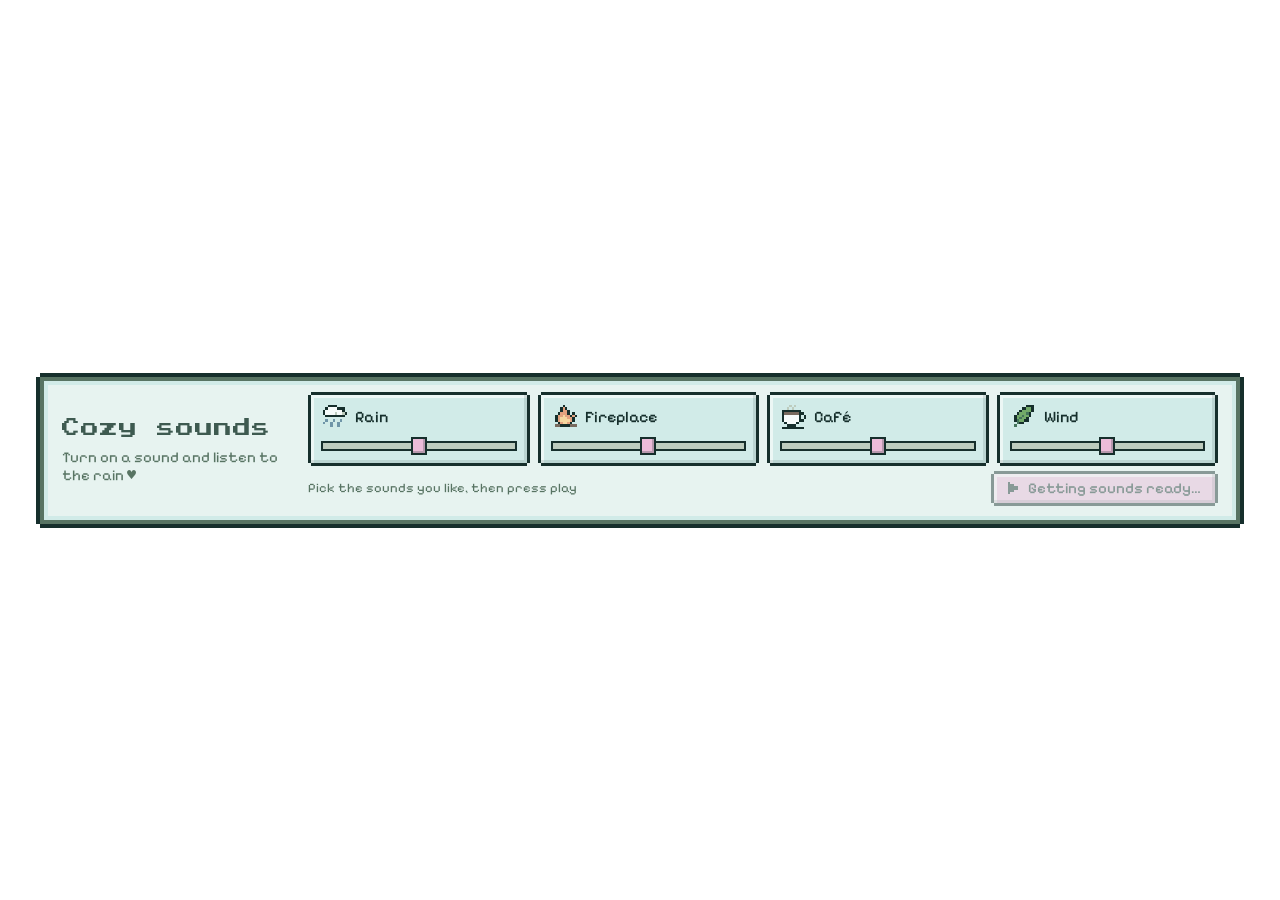
==== commit c36a0233: "Add files via upload" ====
--- a/ambience-banner.html
+++ b/ambience-banner.html
@@ -88,8 +88,8 @@
       "..oooo....", ".oppppooo.", "opppppppo.", "oppppsppso", ".oooooooo.", "..........", ".b..b..b..", "b..b..b...", "...b..b...", ".........."] },
     fire: { pal:{ o:"#162f2c", r:"#e3a27f", y:"#f5d79f", w:"#786a5e" }, rows:[
       "....o.....", "...oro....", "...orro...", "..orrro.o.", ".orryrroro", ".oryyyrro.", ".oryyyyro.", "..oryyro..", ".wwoooowww", ".........."] },
-    vinyl: { pal:{ o:"#162f2c", d:"#1f4038", g:"#3e5a50", l:"#ebbbd8", h:"#869881" }, rows:[
-      "...oooo...", ".oodddhoo.", ".oddgddho.", "odgoolgddo", "odgollgddo", "oddgllgddo", "oddgoogddo", ".oddggddo.", ".oodddoo..", "...oooo..."] },
+    cafe: { pal:{ o:"#162f2c", c:"#786a5e", p:"#f6fbfa", s:"#bdccbe" }, rows:[
+      "...s.s....", "..s.s.....", "oooooooo..", "occccccoo.", "oppppppo.o", "oppppppo.o", "oppppppoo.", ".oppppo...", "..oooo....", "ooooooooo."] },
     wind: { pal:{ o:"#162f2c", l:"#73aa69", g:"#45755c" }, rows:[
       "......ooo.", "....oollo.", "...ollllo.", "..olllgo..", ".ollgllo..", ".olgllo...", ".oglloo...", "..goo.....", ".g........", ".........."] },
   };
@@ -100,7 +100,7 @@
      audio file. Plain <audio> works in more places than live Web Audio, including Notion embeds. */
   const SOUNDS = [
     { id:"rain",  label:"Rain" }, { id:"fire", label:"Fireplace" },
-    { id:"vinyl", label:"Vinyl" }, { id:"wind", label:"Wind" },
+    { id:"cafe", label:"Café" }, { id:"wind", label:"Wind" },
   ];
   const LEN = 32, RATE = 32000;
   const players = {};
@@ -132,10 +132,44 @@
       loop(brown).connect(filter("lowpass", 420)).connect(gain(.55)).connect(out);
       bursts(40, 260, t => burst(t, { dur: .02 + Math.random() * .05, freq: 1200 + Math.random() * 3500, level: .12 + Math.random() * .35 }));
     }
-    if (id === "vinyl") {
-      loop(white).connect(filter("highpass", 3000)).connect(gain(.05)).connect(out);
-      loop(brown).connect(filter("lowpass", 180)).connect(gain(.12)).connect(out);   // soft rumble of the turntable
-      bursts(40, 400, t => burst(t, { dur: .004 + Math.random() * .012, freq: 1500 + Math.random() * 2500, level: .6 + Math.random() * .6, type: "bandpass" }));
+    if (id === "cafe") {
+      // soft room tone
+      loop(brown).connect(filter("lowpass", 350)).connect(gain(.25)).connect(out);
+      // murmur: several distant voices, each a band of noise that rises and falls in syllables
+      const talk = filter("lowpass", 2600); talk.connect(gain(.9)).connect(out);
+      for (let v = 0; v < 7; v++) {
+        const f1 = filter("bandpass", 350 + Math.random() * 450, 3), f2 = filter("bandpass", 1100 + Math.random() * 900, 4);
+        const env = gain(0), mix = gain(1);
+        const src = loop(white); src.connect(f1).connect(mix); src.connect(f2).connect(gain(.5)).connect(mix);
+        mix.connect(env).connect(talk);
+        let t = Math.random() * 2;
+        while (t < LEN - 1) {                       // a phrase of syllables, then a pause
+          const words = 4 + Math.floor(Math.random() * 10);
+          for (let k = 0; k < words && t < LEN - .6; k++) {
+            const len = .09 + Math.random() * .16, peak = .25 + Math.random() * .35;
+            env.gain.setTargetAtTime(peak, t, .025); env.gain.setTargetAtTime(peak * .15, t + len, .03);
+            t += len + .03 + Math.random() * .08;
+          }
+          env.gain.setTargetAtTime(0, t, .08);
+          t += .6 + Math.random() * 2.5;
+        }
+        env.gain.setTargetAtTime(0, LEN - .8, .1);
+      }
+      // cups and spoons clinking now and then
+      const clink = (t) => {
+        [1, 2.76].forEach((m, k) => {
+          const o = off.createOscillator(), g = gain(0), f = 2300 + Math.random() * 1500;
+          o.frequency.value = f * m; o.type = "sine";
+          g.gain.setValueAtTime(k ? .025 : .06, t); g.gain.exponentialRampToValueAtTime(.0001, t + (k ? .15 : .35));
+          o.connect(g).connect(out); o.start(t); o.stop(t + .4);
+        });
+      };
+      for (let t = 1 + Math.random() * 2; t < LEN - 1; t += 2 + Math.random() * 5) { clink(t); if (Math.random() < .35) clink(t + .12 + Math.random() * .1); }
+      // the espresso machine steaming once in the loop
+      const steam = off.createBufferSource(); steam.buffer = white;
+      const sf = filter("highpass", 2500), sg = gain(0), st = 12 + Math.random() * 8;
+      sg.gain.setTargetAtTime(.04, st, .3); sg.gain.setTargetAtTime(0, st + 3.5, .4);
+      steam.connect(sf).connect(sg).connect(out); steam.start(0);
     }
     if (id === "wind") {
       const bp = filter("bandpass", 420, .9), g = gain(.6);
@@ -232,6 +266,5 @@
     paint();
   })();
 </script>
-<script src="theme.js"></script>
 </body>
 </html>
--- a/theme.css
+++ b/theme.css
@@ -1,4 +1,4 @@
-/* Shared pixel-art theme for all widgets. Palette taken from background.gif */
+/* Shared pixel-art theme for all widgets (rainy-window palette). */
 :root {
   --ink:#162f2c; --deep:#1f4038; --forest:#3e5a50; --moss:#587463; --sage:#869881; --mist:#bdccbe;
   --sky:#b4e1dd; --pale:#d1ebe8; --paper:#e7f3f0; --glow:#f5d79f; --pink:#ebbbd8; --mauve:#bb99af;
@@ -8,12 +8,8 @@
 }
 * { box-sizing:border-box; margin:0; }
 html, body { height:100%; }
+html, body { background:transparent; }
 body {
-  background:
-    linear-gradient(rgba(22,47,44,.12), rgba(22,47,44,.22)),
-    var(--bg-image, none) center / cover no-repeat,
-    linear-gradient(180deg, #4a6559, #2a3f40);
-  image-rendering:pixelated;
   font-family:var(--pixel); color:var(--ink);
   -webkit-font-smoothing:none; font-smooth:never;
   display:grid; place-items:center; overflow:hidden; padding:16px; position:relative;
@@ -21,20 +17,12 @@
 img, svg { image-rendering:pixelated; }
 svg { shape-rendering:crispEdges; }
 
-/* fireflies, like the ones in the background */
-.firefly { position:absolute; width:4px; height:4px; background:var(--glow); pointer-events:none; z-index:0;
-           box-shadow:0 0 6px 2px rgba(245,215,159,.55);
-           animation:ff-float ease-in-out infinite alternate, ff-blink linear infinite; }
-@keyframes ff-float { from { transform:translate(0,0) } to { transform:translate(var(--dx), var(--dy)) } }
-@keyframes ff-blink { 0%,55% { opacity:1 } 65%,85% { opacity:.15 } 100% { opacity:1 } }
-
-/* pixel card: notched ink outline, moss frame, stepped drop shadow */
+/* pixel card: notched ink outline and moss frame */
 .px-card {
   position:relative; z-index:1; background:var(--paper);
   box-shadow:
     inset 0 0 0 4px var(--moss), inset 0 0 0 8px var(--pale),
-    0 -4px 0 0 var(--ink), 0 4px 0 0 var(--ink), -4px 0 0 0 var(--ink), 4px 0 0 0 var(--ink),
-    8px 12px 0 0 rgba(22,47,44,.45), 12px 8px 0 0 rgba(22,47,44,.45);
+    0 -4px 0 0 var(--ink), 0 4px 0 0 var(--ink), -4px 0 0 0 var(--ink), 4px 0 0 0 var(--ink);
 }
 /* smaller pixel panel inside a card */
 .px-panel {
@@ -44,7 +32,7 @@
 }
 
 h1.px-title { font-family:var(--title); font-weight:400; font-size:18px; line-height:1.35; color:var(--forest);
-              letter-spacing:1px; text-shadow:2px 2px 0 var(--pink); }
+              letter-spacing:1px; }
 .px-sub { font-size:15px; color:var(--moss); }
 
 /* pixel buttons */
@@ -53,8 +41,7 @@
   background:var(--pale); border:0; padding:7px 12px; cursor:pointer; margin:3px;
   box-shadow:
     0 -3px 0 0 var(--ink), 0 3px 0 0 var(--ink), -3px 0 0 0 var(--ink), 3px 0 0 0 var(--ink),
-    inset -3px -3px 0 0 rgba(22,47,44,.18), inset 3px 3px 0 0 rgba(255,255,255,.65),
-    5px 6px 0 0 rgba(22,47,44,.4);
+    inset -3px -3px 0 0 rgba(22,47,44,.18), inset 3px 3px 0 0 rgba(255,255,255,.65);
 }
 .px-btn:hover { background:var(--glow); }
 .px-btn:active, .px-btn[aria-pressed="true"] {
@@ -84,4 +71,3 @@
 .px-dots span.on { background:var(--pink); }
 .px-dots span.mark:not(.on) { background:var(--glow); }
 
-@media (prefers-reduced-motion: reduce) { .firefly { animation:none; } }
